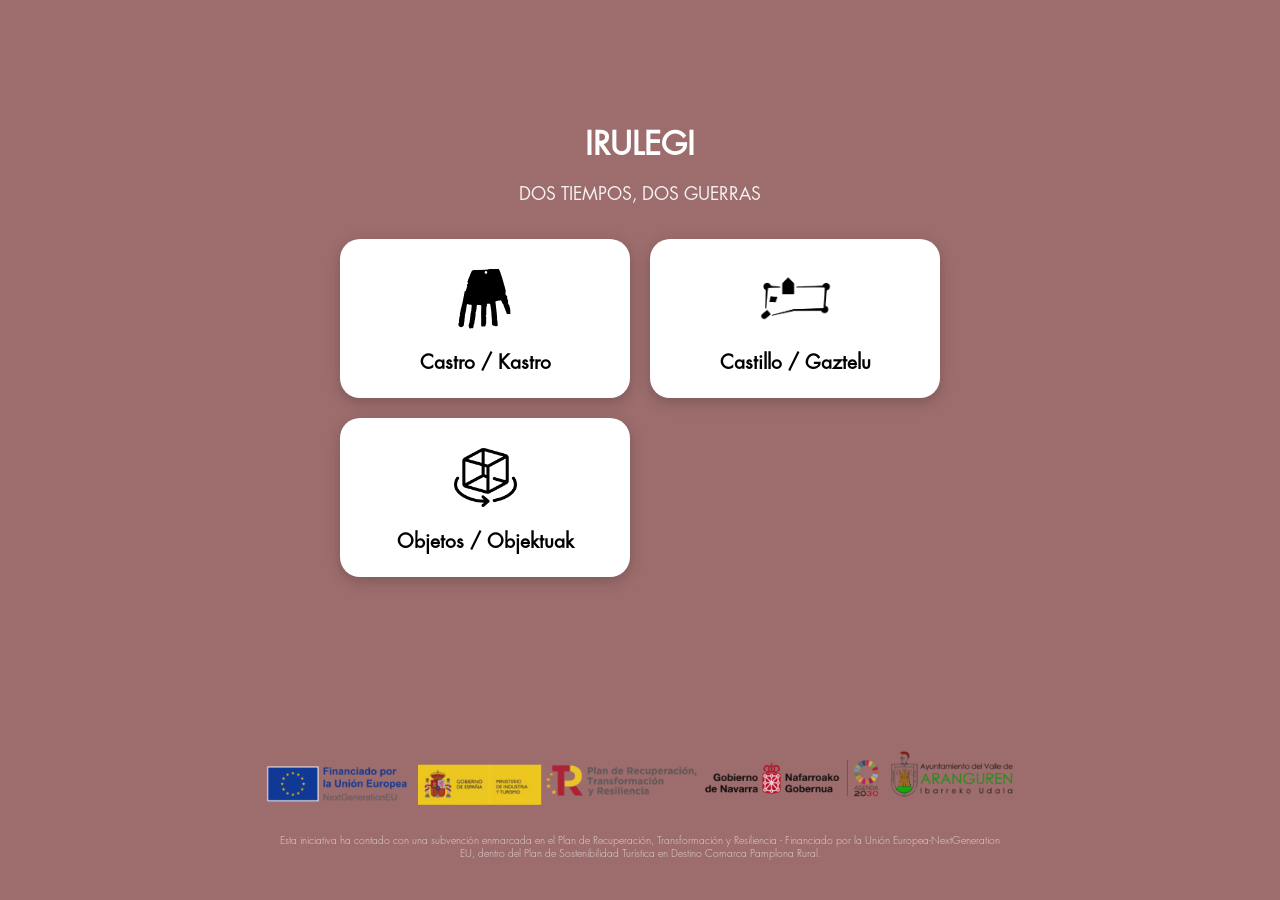
==== index.html @ ed4dd12d "Initial commit: Proyecto Realidad Inmersiva Irulegi" ====
<!DOCTYPE html>
<html lang="es">
<head>
    <meta charset="UTF-8">
    <meta name="viewport" content="width=device-width, initial-scale=1.0">
    <title>Irulegi - dos tiempos, dos guerras</title>
    <style>@import url("style.css?v=11.0");</style>
</head>
<body>
    <div class="container">
        <h1>IRULEGI</h1>
        <p class="subtitle">DOS TIEMPOS, DOS GUERRAS</p>
        
        <div class="button-container">
            <button class="ar-button" onclick="startAR('fort')">
                <img src="images/img_fort.png" alt="Fort icon" class="button-img">
                <span>Castro / Kastro</span>
            </button>
            <button class="ar-button" onclick="startAR('castle')">
                <img src="images/img_castle.png" alt="Castle icon" class="button-img">
                <span>Castillo / Gaztelu</span>
            </button>
            <button class="ar-button" onclick="window.location.href='objects.html'">
                <img src="images/img_objects.png" alt="Objects icon" class="button-img">
                <span>Objetos / Objektuak</span>
            </button>
        </div>
    </div>

    <!-- An invisible but present AR viewer -->
    <model-viewer 
        id="ar-viewer"
        src="" 
        ar 
        ar-modes="webxr quick-look" 
        style="width: 1px; height: 1px; opacity: 0; position: absolute; pointer-events: none;">
    </model-viewer>

    <!-- Customised modal for alerts -->
    <div id="custom-modal" class="modal-overlay">
        <div class="modal-content">
            <div class="modal-icon">⚠️</div>
            <p id="modal-message"></p>
            <button onclick="closeModal()" class="modal-btn">Ok</button>
        </div>
    </div>

    <footer class="logos-footer">
        <img src="images/logos.png" alt="Logos institucionales" class="footer-image">
        <p class="grant-text">Esta iniciativa ha contado con una subvención enmarcada en el Plan de Recuperación, Transformación y Resiliencia - Financiado por la Unión Europea-NextGeneration EU, dentro del Plan de Sostenibilidad Turística en Destino Comarca Pamplona Rural.</p>
    </footer>
    <script src="script.js?v=11.0"></script>
</body>
</html>
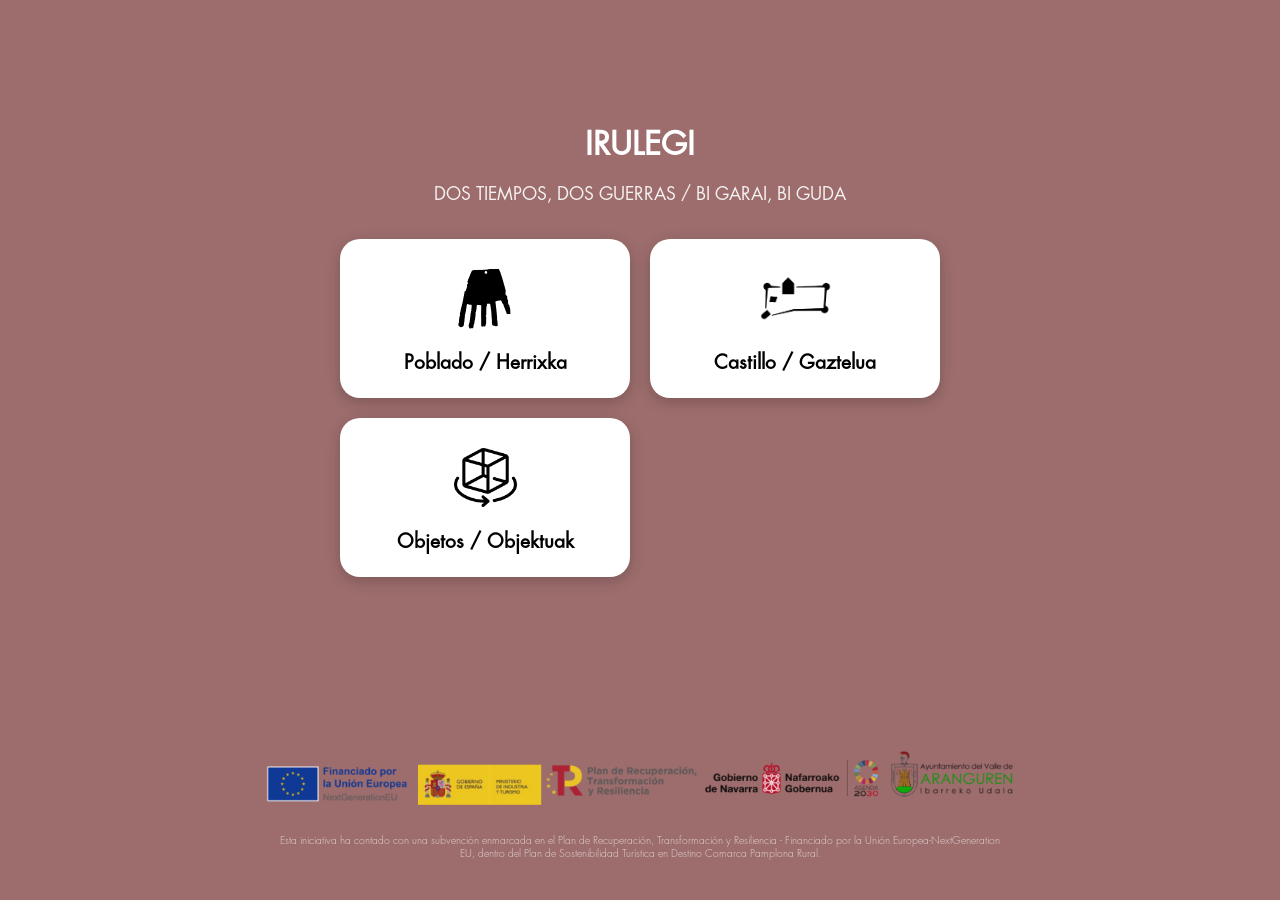
==== commit d70a3708: "beta 1" ====
--- a/index.html
+++ b/index.html
@@ -3,22 +3,22 @@
 <head>
     <meta charset="UTF-8">
     <meta name="viewport" content="width=device-width, initial-scale=1.0">
-    <title>Irulegi - dos tiempos, dos guerras</title>
+    <title>Irulegi - dos tiempos, dos guerras / bi garai, bi guda</title>
     <style>@import url("style.css?v=11.0");</style>
 </head>
 <body>
     <div class="container">
         <h1>IRULEGI</h1>
-        <p class="subtitle">DOS TIEMPOS, DOS GUERRAS</p>
+        <p class="subtitle">DOS TIEMPOS, DOS GUERRAS / BI GARAI, BI GUDA</p>
         
         <div class="button-container">
             <button class="ar-button" onclick="startAR('fort')">
                 <img src="images/img_fort.png" alt="Fort icon" class="button-img">
-                <span>Castro / Kastro</span>
+                <span>Poblado / Herrixka</span>
             </button>
             <button class="ar-button" onclick="startAR('castle')">
                 <img src="images/img_castle.png" alt="Castle icon" class="button-img">
-                <span>Castillo / Gaztelu</span>
+                <span>Castillo / Gaztelua</span>
             </button>
             <button class="ar-button" onclick="window.location.href='objects.html'">
                 <img src="images/img_objects.png" alt="Objects icon" class="button-img">
@@ -33,6 +33,8 @@
         src="" 
         ar 
         ar-modes="webxr quick-look" 
+        camera-controls
+        ar-scale="auto"
         style="width: 1px; height: 1px; opacity: 0; position: absolute; pointer-events: none;">
     </model-viewer>
 
@@ -49,6 +51,6 @@
         <img src="images/logos.png" alt="Logos institucionales" class="footer-image">
         <p class="grant-text">Esta iniciativa ha contado con una subvención enmarcada en el Plan de Recuperación, Transformación y Resiliencia - Financiado por la Unión Europea-NextGeneration EU, dentro del Plan de Sostenibilidad Turística en Destino Comarca Pamplona Rural.</p>
     </footer>
-    <script src="script.js?v=11.0"></script>
+    <script src="script.js?v=12.0"></script>
 </body>
 </html>
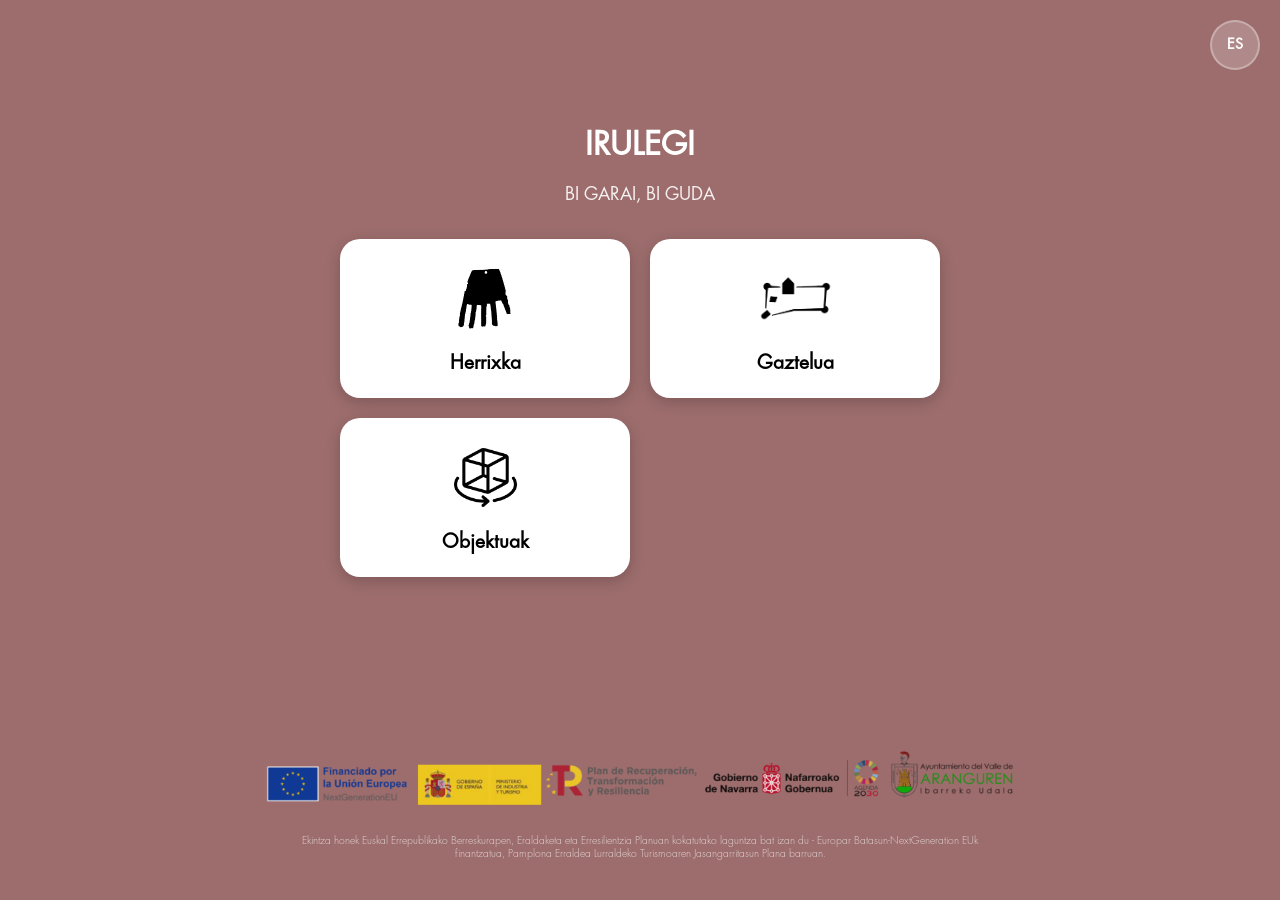
==== commit d3186682: "beta 2" ====
--- a/index.html
+++ b/index.html
@@ -4,25 +4,28 @@
     <meta charset="UTF-8">
     <meta name="viewport" content="width=device-width, initial-scale=1.0">
     <title>Irulegi - dos tiempos, dos guerras / bi garai, bi guda</title>
-    <style>@import url("style.css?v=11.0");</style>
+    <style>@import url("style.css?v=12.0");</style>
 </head>
 <body>
+    <div class="lang-switch">
+        <button class="lang-btn" id="lang-btn" onclick="toggleLanguage()">ES</button>
+    </div>
     <div class="container">
         <h1>IRULEGI</h1>
-        <p class="subtitle">DOS TIEMPOS, DOS GUERRAS / BI GARAI, BI GUDA</p>
+        <p class="subtitle" data-i18n="index.subtitle">DOS TIEMPOS, DOS GUERRAS / BI GARAI, BI GUDA</p>
         
         <div class="button-container">
             <button class="ar-button" onclick="startAR('fort')">
                 <img src="images/img_fort.png" alt="Fort icon" class="button-img">
-                <span>Poblado / Herrixka</span>
+                <span data-i18n="index.buttons.fort">Poblado / Herrixka</span>
             </button>
             <button class="ar-button" onclick="startAR('castle')">
                 <img src="images/img_castle.png" alt="Castle icon" class="button-img">
-                <span>Castillo / Gaztelua</span>
+                <span data-i18n="index.buttons.castle">Castillo / Gaztelua</span>
             </button>
             <button class="ar-button" onclick="window.location.href='objects.html'">
                 <img src="images/img_objects.png" alt="Objects icon" class="button-img">
-                <span>Objetos / Objektuak</span>
+                <span data-i18n="index.buttons.objects">Objetos / Objektuak</span>
             </button>
         </div>
     </div>
@@ -49,8 +52,32 @@
 
     <footer class="logos-footer">
         <img src="images/logos.png" alt="Logos institucionales" class="footer-image">
-        <p class="grant-text">Esta iniciativa ha contado con una subvención enmarcada en el Plan de Recuperación, Transformación y Resiliencia - Financiado por la Unión Europea-NextGeneration EU, dentro del Plan de Sostenibilidad Turística en Destino Comarca Pamplona Rural.</p>
+        <p class="grant-text" data-i18n="index.footer.grant-text">Esta iniciativa ha contado con una subvención enmarcada en el Plan de Recuperación, Transformación y Resiliencia - Financiado por la Unión Europea-NextGeneration EU, dentro del Plan de Sostenibilidad Turística en Destino Comarca Pamplona Rural.</p>
     </footer>
+    <script src="lang.js?v=3.1"></script>
+    <script>
+        // Override applyTranslations for index page
+        function applyTranslations() {
+            document.title = translations.index.title;
+            const elements = document.querySelectorAll('[data-i18n]');
+            elements.forEach(el => {
+                const key = el.getAttribute('data-i18n');
+                const keys = key.split('.');
+                let value = translations;
+                for (const k of keys) {
+                    if (value[k]) {
+                        value = value[k];
+                    } else {
+                        value = null;
+                        break;
+                    }
+                }
+                if (value) {
+                    el.textContent = value;
+                }
+            });
+        }
+    </script>
     <script src="script.js?v=12.0"></script>
 </body>
 </html>
